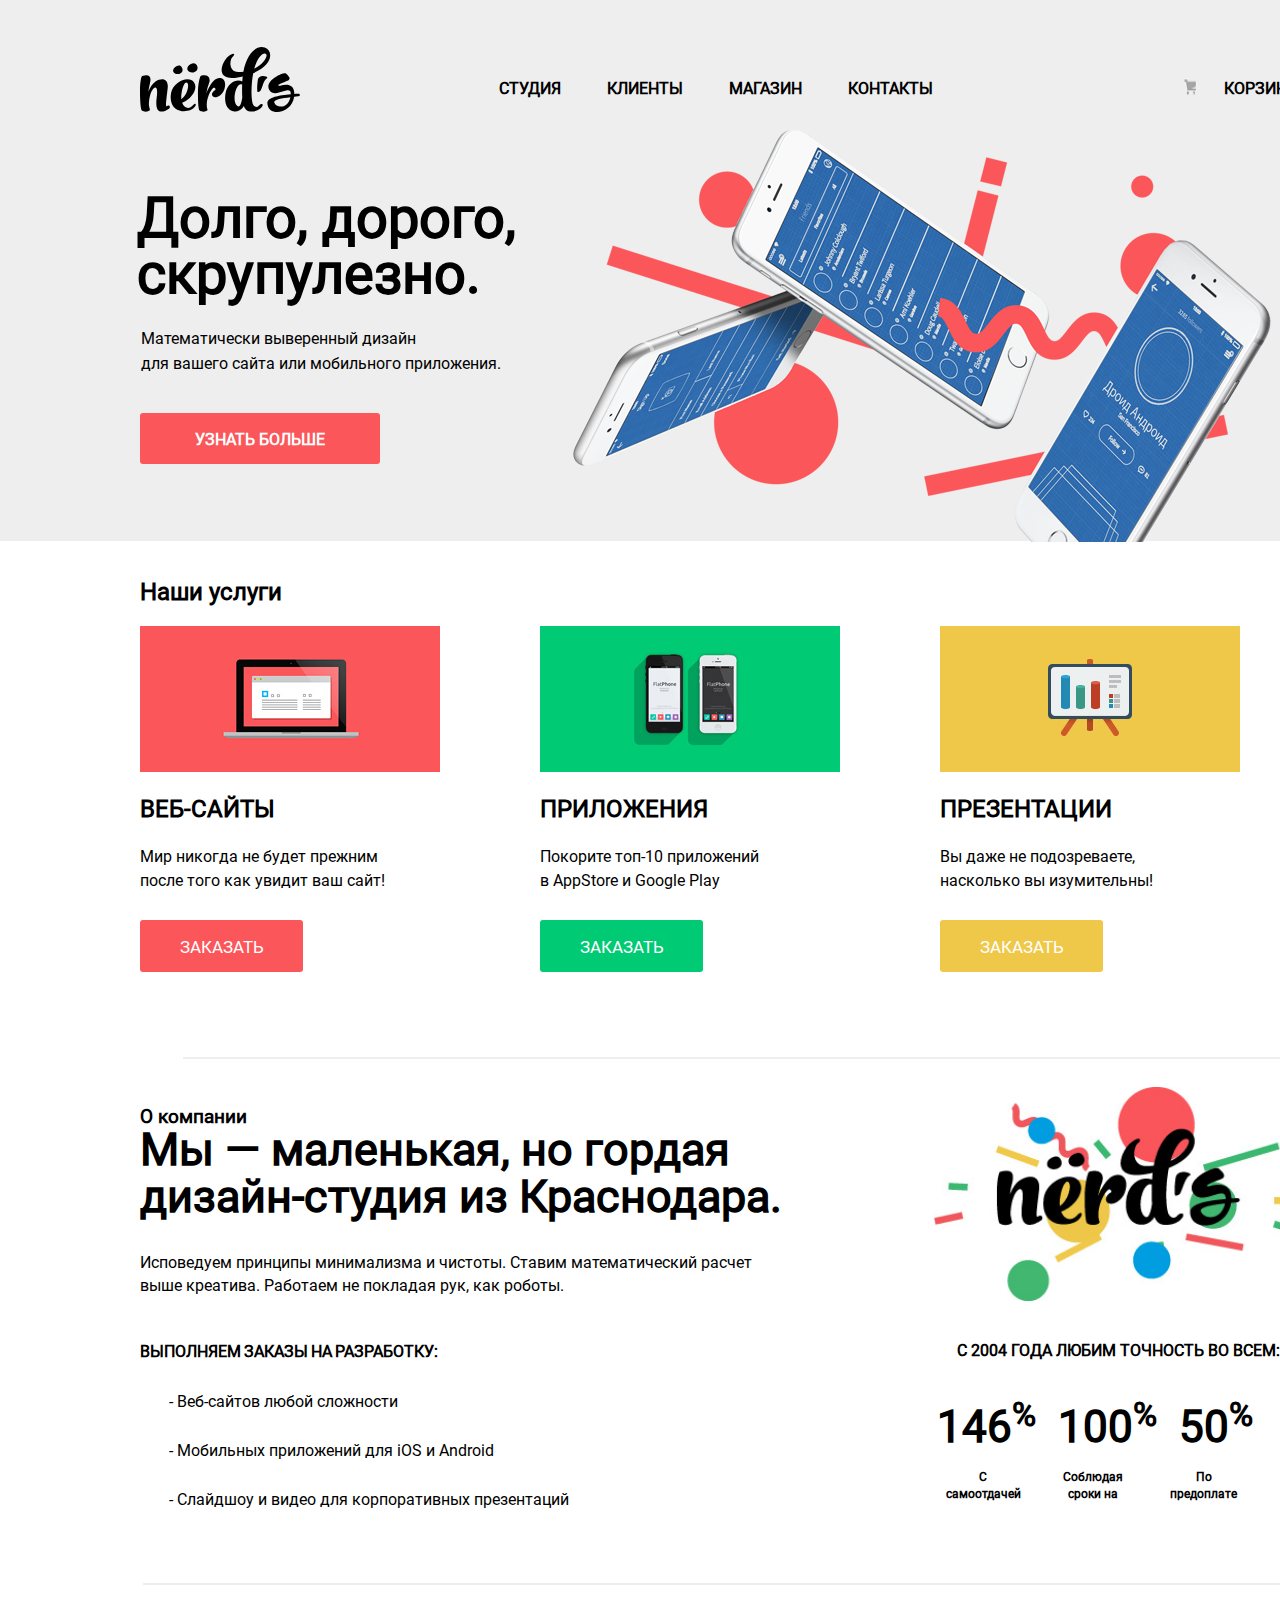
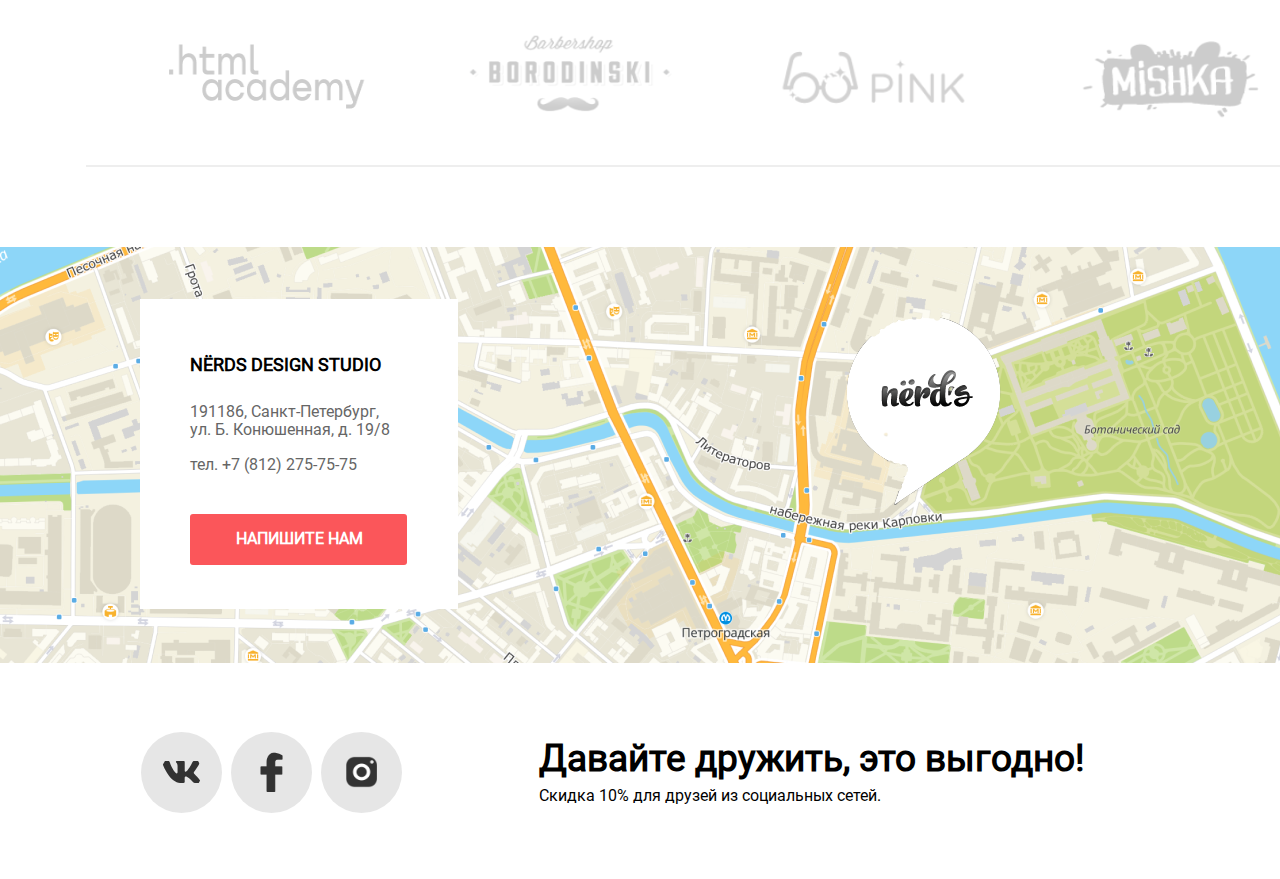
==== index.html @ c79299c5 "Initial commit" ====
<!DOCTYPE html>
<html lang="en" dir="ltr">
  <head>
    <meta charset="utf-8">
    <title>HTML Academy: Нёрдс Muy</title>
    <link rel="stylesheet" href="css/normalize.css" type="text/css" />
     <link rel="stylesheet" href="css/style.css" type="text/css" />
  </head>
  <body>
<main class="main">
    <header class="header">
      <img  class = "logo" src="./img/logo.svg" width="170" height="40" alt="логотип">
      <nav class= "menu-index"  >
        <ul>
          <li class="menu-item"><a href="#">студия</a></li>
          <li class="menu-item"><a href="#">клиенты</a></li>
          <li class="menu-item"><a href = 'catalog.html'>Магазин</a></li>
          <li class="menu-item" ><a href="#"> контакты</a></li>
          <li class="menu-item-cart" ><a href="#">
              <img  class = "logo" src="./img/cart_icon.png" width="15" height="15" alt="корзина">
               корзина</a></li>
        </ul>
      </nav>
      <section class="section-slider">

          <img class="index" src="img/index.png" alt="фон меню" width="760" height="431">

        <div class="slide">
          <h2>Долго, дорого, скрупулезно.</h2>
          <p>
            Математически выверенный дизайн
            для вашего сайта или мобильного приложения.
            </p>
          <div class="new-knew"><a class="button" href="#">Узнать больше</a></div>
        </div>
      </section>
        </header>
      <section class="services">
        <h2>Наши услуги</h2>
        <ul>
          <li>
            <img src="img/sait.jpg" alt="Веб-сайты" width="300" height="146">
            <br class="clear"/>
            <h3>Веб-сайты</h3>
            <p class="services-info">Мир никогда не будет прежним
после того как увидит ваш сайт!</p>
            <a class= "button-web" href="#">Заказать</a>
          </li>
          <li>
            <img src="img/play.png" alt="Приложения" width="300" height="146">
              <br class="clear"/>
              <h3>Приложения</h3>
            <p class="services-info">Покорите топ-10 приложений
в AppStore и Google Play</p>
            <a class= "button-application" href="#">Заказать</a>
          </li>
          <li>
            <img src="img/presen.png" alt="Презентации" width="300" height="146">
              <br class="clear"/>
              <h3>Презентации</h3>
            <p class="services-info">Вы даже не подозреваете,
насколько вы изумительны!</p>
            <a class ="button-presentation" href="#">Заказать</a>
          </li>
        </ul>
        <br class="clear"/>
        <hr class= "line"/>
      </section>
      <section class="company">
        <h3>О компании</h3>
        <div>
          <h2 class="header-title">Мы — маленькая, но гордая
дизайн-студия из Краснодара.</h2>
          <p class="header-info">Исповедуем принципы минимализма и чистоты. Ставим математический расчет
выше креатива. Работаем не покладая рук, как роботы.</p>
          <p class="detail-list-title">Выполняем заказы на разработку:</p>
          <ul class="detail-list">
            <li>Веб-сайтов любой сложности</li>
            <li>Мобильных приложений для iOS и Android</li>
            <li>Слайдшоу и видео для корпоративных презентаций</li>
          </ul>
        </div>
    </section>
      <section class="company">
        <div class ="work">
          <img src="img/nerds.png" alt= "nerds" width="360" height="280">
            <div class = "since">с 2004 года Любим точность во всем:</div>
          <ul class = "since-advantage-procent">
            <li>146<sup>%</sup></li>
            <li>100<sup>%</sup></li>
            <li>50<sup>%</sup></li>
          </ul>
          <ul  class = "since-advantage">
            <li>С самоотдачей</li>
            <li>Соблюдая сроки на </li>
            <li>По предоплате </li>
          </ul>
        </div>
          </section>
        <hr class = "line"/>
      <br class="clear" />
      <section class="customers">
        <ul>
          <li>
            <a href="#">
              <img src="img/logo_htmlacademy.png" alt="logo_htmlacademy" width="220" height="86">
            </a>
          </li>
          <li>
            <a href="#">
              <img src="img/logo_borodinsky.png" alt="logo_borodinsky" width="209" height="90">
            </a>
          </li>
          <li>
            <a href="#">
              <img class="customers-pink" src="img/logo_pink.png" alt="logo_pink" width="185" height="52">
            </a>
          </li>
          <li>
            <a href="#">
              <img class= "customers-mishka" src="img/logo_mishka.png" alt = "logo_mishka" width="173" height="84">
            </a>
          </li>
        </ul>
      </section>
        <hr class="gorizontal-line" />
    <footer>
      <section class="adress">
        <img src="img/map.png"
          alt="Дизайн-студия NЁRDS расположена по адресу г. Санкт-Петербург, ул. Б. Конюшенная, д. 19/8" width="1440"
          height="416">
          <div class="metka">
          <img  src="img/metka.png" alt="metka" width="231" height="190"/>
        </div>
        <div class = "nerds">
          <div>
            <b>NЁRDS DESIGN STUDIO</b>
            <p>191186, Санкт-Петербург, <br> ул. Б. Конюшенная, д. 19/8</p>
            <p class = "tel">тел. <a  href="tel:+78122757575">+7 (812) 275-75-75</a></p>
            <a class="write-us button" href="#modal_open">Напишите нам</a>
</div>
</div>
  <!-- окно -->
  <!-- модальное окно -->
    <!-- задний план модального окна -->

            <div id="modal_open" class="background-modal">
              <!-- само модальное окно -->
      <div class="modal-content">
        <!-- инфо в окне -->
          <div class = "window">
              Напишите нам
    <br class="clear"/>
         <div class="sending-form">
         <label class="data" for="login">Ваше имя:</label>
         <input autocapitalize="off"  name="login" id="login" placeholder="Представьтесь, пожалуйста" required>
       </div>
       <div class="sending-form">
         <label class="data" for="email">Ваш e-mail:</label>
         <input type="email" name="email" id="email" placeholder="Для отправки ответа" required>
       </div>
       <div class="data-text-email">
     <br class="clear"/>
         <label  for="feedback-textarea">Текст письма:</label>
     <br class="clear"/>
         <textarea name="text" id="feedback-textarea" placeholder="В свободной форме" required rows="5"></textarea>
       </div>
       <div >
         <button class="button-send"  type="button">Отправить</button>
         <button class="button-send" type="button">Отмена</button>
       </div>
          <a href="#"  title="Закрыть модальное окно" class="close">×</a>
        </div>
        </div>
        </div>

          <!--  -->
      </section>
      <section class="footer-website">
        <ul class = "icons">
          <li>
              <a href="#" class="footer-btn footer-btn-vk">
                <img src="./img/vk.svg" alt="vk_icon" width="81" height="81"></a>
          </li>
          <li>
            <a href="#" class="footer-btn footer-btn-facebook">
            <img src="./img/facebook.png" alt="facebook_icon" width="81" height="81"></a>
          </li>
          <li>
            <a href="#" class="footer-btn footer-btn-inst">
              <img src="./img/instagram.png" alt="instagram_icon" width="81" height="81"></a>
          </li>
        </ul>
        <div class="footer-right-column">
          <h2 class="title">Давайте дружить, это выгодно!</h2>
          <p class="info">Скидка 10% для друзей из социальных сетей.</p>
        </div>
      </section>
    </footer>
</main>
  </body>
</html>
---- css/style.css ----
@font-face {
	font-family: "Roboto";
	src:
		url("../fonts/roboto.woff"),
		url("../fonts/roboto.woff2");
	font-weight: normal;
	font-style: normal;
}
@font-face {
	font-family: "Robotobold";
	src:
    url("../fonts/robotobold.woff"),
    url("../fonts/robotobold.woff2");
	font-weight: normal;
	font-style: normal;
}
@font-face {
	font-family: "Robotomedium";
	src:
    url("../fonts/robotomedium.woff"),
    url("../fonts/robotomedium.woff2");
	font-weight: normal;
	font-style: normal;
}


body {
    min-width: 1440px;
    margin: 0 auto;
    padding: 0;
    margin-left: auto;
    background-color: white;
    color: black;
    font-family: "Roboto","Robotobold", "Robotomedium";
    font-weight: 500;
    font-size: 16px;
    line-height: 22px;
}

p,
ul,
h1,
h2,
h3,
figure {
    margin: 0;
    padding: 0;
}

ul {
    list-style: none;
}

a {
    text-decoration: none;
    color: inherit;
}
fieldset {
    border: none;
}

.main{
	min-width: 1440px;
	max-width: 1440px;
	margin-left: auto;
	margin-right: auto;
}

.button , .button-application ,.button-presentation, .button-web, .button-price{
background-color: #FB565A;
border: none;
text-decoration: none;
color: white;
padding: 15px 54px 17px;
font-weight: 700;
font-size: 16px;
  border-radius: 3px;
}


.button:hover, .button:hover{
	background-color: #E74246;
}
.button:active, .button:active{
	background-color: #D7373B;
	box-shadow: inset 0px 3px 0px rgba(0, 1, 1, 0.1);
	border-radius: 3px;
}

.header {
	    background-color: #EEEEEE;
		height: 541px;
}

.header-catalog {
    background-color: #EEEEEE;
		height: 354px;
}

.logo {
	float: left;
	margin-top: 44px;
	    padding-left: 140px;
	    min-height: 70px;
	    max-width: 160px;

}
.logo:active{
	opacity: .3;
}


/* шапка меню */

.menu-index {
	margin-left: 453px;
	padding-bottom: 9px;
}
.menu-item a, .menu-item-cart a {
    float: left;
    margin-top: 78px;
    color: #000000;
    text-decoration: none;
    font-size: 16px;
    text-transform: uppercase;
    font-weight: 700;
}
.menu-item a {
    margin-left: 46px;
}

.menu-item a:hover, .menu-item-cart a:hover {
		color: #FB565A;
}

.menu-item a:active, .menu-item-cart a:active {
		color: #000000;
		opacity: .3;
}


.menu-item-cart a {
	float: right;
	margin-right: 143px;

}

.menu-item-cart img{
	margin-right: 26px;
    margin-top: 0px;
    min-height: 19px;
    max-width: 20px;
}

.section-slider {
    width: 100%;
    height: 473px;
    left: 140px;

}

.section-slider img {
    margin-top: 11px;
}

.index {
    float: right;
    margin-right: 141px;
}

.slide {
    width: 1157px;
    height: 431px;
		margin-top: 10px;
		  padding-left: 140px;
}

.slide h2 {
	margin-left: -3px;
top: 114px;
padding-top: 171px;
width: 40%;
font-size: 56px;
line-height: 100%;
}

.slide p {
	white-space: pre;
font-size: 16px;
margin-left: -47px;
line-height: 25px;
margin-top: -1px;
margin-bottom: 28px;
}


.new-knew{
	line-height: 22px;

}
.new-knew a{
text-transform: uppercase;
font-size: 100%;
padding: 17px 55px 15px 55px;

}

.new-knew a:hover{
background-color: #E74246;
}

.new-knew a:active{
background-color: #D7373B;
color: #FB565A;
box-shadow: inset 0px 3px 0px rgba(0, 1, 1, 0.1);
border-radius: 3px;

}



.section-services {
    width: 1100px;
    height: 347px;
    left: 140px;
    top: 625px;
}


/* услуги */
.services{
 margin-left: 40px;
}
.services h3{
	font-size: 24px;
	text-transform: uppercase;
}

.services h2 {
    margin-top: 40px;
		margin-left: 100px;

}

.services li {
	float: left;
margin-left: 100px;
margin-top: 23px;
font-size: 28px;
font-weight: 700;
line-height: 47px;
}

.clear {
    clear: both;
    padding-top: 50%;
}

.services-info {
    white-space: pre;
    font-size: 16px;
    line-height: 24px;
    font-weight: 500;
    margin-top: 4%;
    margin-bottom: 14px;
}

.button-web, .button-application , .button-presentation{
line-height: 80px;
}
.button-web{
	padding :17px 39px 15px 40px;
	font-weight: 500;
	font-size: 60%;
	text-transform: uppercase;

}

.button-web:hover{
	background-color: #E74246;
}
.button-web:active{
	background-color: #D7373B;
	color: #FB565A;
	box-shadow: inset 0px 3px 0px rgba(0, 1, 1, 0.1);
	border-radius: 3px;
}

.button-application {
    background-color: #00CA74;
		padding :17px 39px 15px 40px;
		font-weight: 500;
		font-size: 60%;
		text-transform: uppercase;

}

.button-application:hover{
	background-color: #00BC6C;
}
.button-application:active{
	background-color: #00AA62;
	color: #00CA74;
	box-shadow: inset 0px 3px 0px rgba(0, 1, 1, 0.1);
	border-radius: 3px;
}

.button-presentation {
    background-color: #EFC849;
		padding :17px 39px 15px 40px;
		font-weight: 500;
		font-size: 60%;
		text-transform: uppercase;
}

.button-presentation:hover{
	background-color: #EAB534;
}
.button-presentation:active{
	background-color: #E5A722;
	color: #EFC849;
	box-shadow: inset 0px 3px 0px rgba(0, 1, 1, 0.1);
	border-radius: 3px;
}

.gorizontal-line{
	width: 84%;
	margin-left: 6%;
}

.gorizontal-line, .line{
    border: none;
    /* Убираем границу */
    background-color: #EEEEEE;
    /* Цвет линии */
    color: #EEEEEE;
    /* Цвет линии для IE6-7 */
    height: 2px;
    /* Толщина линии */
    margin-top: 5%;
    margin-right: 10%;
}

.line{
	margin-left: 143px;
	width: 80%;
}

.company {
    margin-left: 140px;
    margin-top: 25px;
    line-height: 35px;
		float: left;
}

.company h2 {
	white-space: pre;
    font-size: 45px;
      line-height: 47px;
    margin-top: -16px;
    margin-bottom: 31px;
}

.company h3{
line-height: 50px;
}

.header-info {
	white-space: pre;
line-height: 23px;
margin-bottom: 37px;
}

.detail-list-title {
	font-weight: 700;
	font-size: 16px;
	word-spacing: -1px;
	text-transform: uppercase;
}

.detail-list {
	list-style-type: "- ";
	 margin-left: 37px;
	 margin-top: 8px;
	 line-height: 49px;
}


.work {
    float: left;
    margin-top: -30%;
    text-align: center;
    /* margin-left: 63%; */
}

.work p {
    text-align: left;
    font-weight: 800;
}

.work img{
	width: 100%;
height: 100%;
margin-top: 106px;
margin-left: 11px;

}

.since {
	padding-top: 20px;
	    margin-left: 22px;
font-weight: 700;
text-transform: uppercase;
}
.since-advantage-procent,
.since-advantage  {
	      margin-left: -2%;
		padding-top: 32px;
}

.since-advantage-procent li,
.since-advantage li {
	float: left;
margin-left: 22px;
margin-top: 10px;
font-size: 44px;
font-weight: 700;
margin-bottom: 14px;
}


.since-advantage li {
	float: left;
	font-size: 77%;
	text-align: center;
	margin-left: 27px;
	width: 22%;
	line-height: 140%;
	margin-bottom: 79px;
}

.customers{
	margin-left: 75px;
margin-top: -27px;
 /* margin-bottom: 106 */
}



.customers img {
	float: left;
margin-left: 86px;
margin-top: 41px;
margin-bottom: 44px;
opacity: 0.2;

}

.customers-pink{
	padding-left: 11px;
    padding-top: 14px;
    min-height: 67px;
    min-width: 201px;
}

.customers-mishka{
	padding-left: 15px;
    padding-top: 8px;
    min-height: 80px;
    min-width: 190px;
}

.customers img:hover{
  opacity: 1;
  }
	.customers img:active{
	  opacity: .1;
	  }

.adress {
    margin-top: 80px;
}

.adress img {
    width: 100%;
}

.metka img {
	position: absolute;
height: 190px;
width: 231px;
margin-left: 846px;
margin-top: -354px
}

.nerds {
	background-color: #FFFFFF;
    width: 268px;
    margin-left: 140px;
    padding-left: 50px;
    margin-right: 50px;
    margin-top: -370px;
    position: absolute;
      padding-top: 45px;
    line-height: 41px;
    min-height: 265px;
}
.nerds b{
	font-size: 18px;
}


.nerds p {
	margin-top: 17px;
	    margin-bottom: 17px;
	    color: #666666;
	    line-height: 18px;
}

.tel {
    padding-bottom: 27px;
}

.tel a {
    color: #666666;
    text-decoration: none;
}
.write-us {
	text-transform: uppercase;
	padding-right: 44px;
	padding-left: 46px;
	font-size: 16px;
}


/* отдельное окно */

.background-modal {
    position: fixed;
    top: 0;
    right: 0;
    bottom: 0;
    left: 0;
    z-index: 1050;
    display: none;

		margin: inherit;

}

.background-modal:target {
    display: block;
    overflow-y: auto;
}


.modal-content {
	display: flex;
flex-direction: column;
background-color: #fff;
min-height: 590px;
outline: 0;
position: relative;

width: 960px;
margin-left: 241px;
}



.close {
    padding: 1px 5px 0;

    font-size: 50px;
    line-height: 1;
    color: #FB565A;
    text-shadow: 0 1px 0 #fff;
    opacity: .5;
    text-decoration: none;
    top: 4px;
    right: 45px;
    position: absolute;
		margin-top: 55px;
    margin-right: 39px
}
.close:hover{
	opacity: 1;
}
.close:active{
	opacity: .2;
}

.my-modal-body {
    position: relative;
    -webkit-box-flex: 1;
    -webkit-flex: 1 1 auto;
    -ms-flex: 1 1 auto;
    flex: 1 1 auto;
    padding: 15px;
    overflow: auto;
}


/* стили в нем */

.window {
    color: black;
    font-size: 45px;
    margin-left: 100px;
        margin-top: 68px;
}

.data{
    display: block;
    font-size: 16px;
    color: black;
    font-weight: 800;
    margin-bottom: 9px;
	 margin-top: 50px;
}

.sending-form{
	float: left;
  margin-right: 40px;
	margin-bottom: 34px;

}


.sending-form input {
	min-width: 352px;
    min-height: 43px;
    font-size: 16px;
    text-indent: 9px;
    border: 2px solid #D7DCDE;
    border-radius: 3px;
		margin-bottom: -11px;
}


.sending-form input:active, .feedback-right-column input:active {
	 background-color: white;
	 border: 2px solid black
	}
.sending-form input:hover, .feedback-right-column input:hover{
	border: 2px solid #B4B9BB;
}

.data-text-email label {
    font-size: 16px;
    font-weight: 700;
}

.data-text-email textarea {
	margin-top: 9px;
padding-top: 12px;
padding-left: 15px;
font-size: 16px;
font-weight: 700;
min-width: 740px;
min-height: 95px;
border: 2px solid #D7DCDE;
border-radius: 3px;
margin-bottom: 51px;
}

.data-text-email textarea:hover{
		border: 2px solid #B4B9BB;
}

.button-send {
    float: left;
		min-width: 259px;
		min-height: 50px;
    background-color: #FB565A;
    margin-right: 5%;
     font-size: 16px;
		 font-weight: 500;
		 text-transform: uppercase;
    margin-bottom: 4%;
    border-radius: 3px;
    color: #FFFFFF;
    border: none;
}

.button-send:hover{
	background-color: #E74246;
}
.button-send:active{
	background-color: #D7373B;
	color: #FB565A;
	box-shadow: inset 0px 3px 0px rgba(0, 1, 1, 0.1);
	border-radius: 3px;
}


/*  */

.footer-website {
	margin-left: 132px;
	margin-top: 63px;
	margin-bottom: 210px;
}

.icons li {
    float: left;
    height: 81px;
    width: 81px;
		margin-left: 9px;
}


.footer-btn img {
    height: 50%;
    width: 50%;
    background-color: #E1E1E1;
    padding: 25% 25% 25% 25%;

    border-radius: 50%;
		opacity: .8;
	}

	.footer-btn img:hover{
		background-color: #E74246;
		opacity: 1;
	}

	.footer-btn img:active{
		background-color: #D7373B;
		opacity: 1;
		box-shadow: inset 0px 3px 0px rgba(0, 1, 1, 0.1);
		border-radius: 3px;

	}


.footer-right-column {
	float: left;
	margin-left: 137px;
	margin-top: 13px;
	line-height: 27px;
}

.footer-right-column h2{
    font-size: 37px;
}

.title {
    font-size: 36px;
    margin-bottom: 10px;
}



/* для второй страницы */

/* шапка меню */

.menu-catalog {
	margin-left: 502px;
	padding-bottom: 192px;
}

.current-menu-item {
    padding-bottom: 18px;
    border-bottom: 2px solid #FB565A;
}

.shop {
	text-align: center;
	font-size: 55px;
	margin-top: 201px;
}



/* середина */

legend {
	font-weight: 700;
	text-transform: uppercase;
	font-size: 18px;
	margin-bottom: 192px;
	padding-top: 3px;
	margin-left: 5px;
}




.middle{
	margin-top: 55px;

}

.middle section {
    float: left;
    display: block;

}

.sort {
	margin-left: 132px;
font-size: 18px;
font-weight: 700;
margin-top: 3px;

}


.sort-by{
	margin-right: -12px;
		margin-top: -24px;
		font-size: 14px;
		font-weight: 400;
}

.sort-by-item li{
  margin-right: 26px;
}
.sort-by-item-up-down {
	    margin-right: 18px;
}

.sort-by-item-up-down li{
	    margin-right: 18px;
}

.sort-by-item li,.sort-by-item-up-down li {
    float: right;
    opacity: 0.3;
    text-transform: uppercase;
		    margin-top: 1px;
}



.sort-by-item li:hover, .sort-by-item-up-down  li:hover {
    opacity: 0.5;
}

.sort-by-item li:active, .sort-by-item-up-down  li:active{
    opacity: 1;
}

.img-website {
	margin-top: 73px;
margin-left: 72px;
}
.img-screen-website{
	margin-left: -2px;
}

.img-screen-website li {
	float: left;
	margin-bottom: 28px;
	background: linear-gradient(to top, #FFFFFF 50%, #EEEEEE 50%);
	padding: 1% 0% 0% 0%;
	text-indent: 3%;
	text-align: justify;
	border-radius: 3px;
	       margin-left: 55px;
	    margin-top: 4px
}


.img-screen-website li:hover {
			background: linear-gradient(to top, #FFFFFF 50%, #4D4D4D 50%);
}

.img-screen-website img {
border-radius: 0px 0px  5px 5px;

}

.info-img {
    position: relative;
    width: 100%;
    height: 231px;
    margin-top: -231px;
}
.info-img:hover .block-info-img {
    display: block;
}

.block-info-img {
    position: absolute;
    left: 0;
    bottom: 0;
    right: 0;
    top: 0;
    background-color: #EEEEEE;
    border-radius: 3px;
    color: black;
    display: none;
    text-align: center;
    padding-top: 26px;
  ;
}

.block-info-img p {
	color: #666666;
padding-left: 81px;
padding-right: 88px;
font-size: 16px;
font-weight: 400;
padding-top: 15px;
line-height: 19px;
padding-bottom: 48px;

}

.block-info-img h3 {
    font-size: 18px;
		font-weight: 700;
		    margin-top: 5px;
				text-transform: uppercase;
}

.block-info-img h3:hover {
color: #FB565A;
}

.block-info-img h3:active {
	color: #000000;
opacity: 0.5;
}
.button-price{
	padding-left: 69px;
	padding-bottom: 16px;
}

/*  */

.round-screen {
	white-space: pre;
    font-size: 16px;
    letter-spacing: 9px;
    margin-bottom: 5px;
    margin-left: 7px;
    margin-top: 2px;
}

.round-screen::before {
    content: "\2B24 \2B24 \2B24";
    color: white;
}

.page {
	margin-left: 124px;
margin-top: 18px;
		margin-bottom: 130px;
}
.page-number, .page-number-one, .page-number-next {
    float: left;
    margin-left: 11px;
    margin-bottom: 5%;
    background-color: #EEEEEE;
    border: 3px solid #EEEEEE;
    font-weight: 700;
    text-align: center;
    font-size: 15px;
    border-radius: 3px;
		text-transform: uppercase;
}

.page-number, .page-number-one {
	padding-top: 12px;
	min-width: 43px;
	min-height: 32px;
}
.page-number-next{
	padding-top: 12px;
	 min-width: 257px;
	 min-height: 33px;
}

.page-number, .page-number-one, .page-number-next {
    float: left;
    margin-left: 11px;
    margin-bottom: 5%;
    background-color: #EEEEEE;
    border: 3px solid #EEEEEE;
    font-weight: 700;
    text-align: center;
;
    border-radius: 3px;
}

.page-number:hover, .page-number-one:hover, .page-number-next:hover {
	background-color: #DFDFDF;
}

.page-number:active, .page-number-one:active, .page-number-next:active {
	background-color: #D5D5D5;
		opacity: 0.5;
	box-shadow: inset 0px 3px 0px rgba(0, 1, 1, 0.1);
	border-radius: 3px;
}

.page-number-one{
    background-color: #FFFFFF;
    border: 3px solid #DBDBDB;
}

.filters {
    margin-left: 120px;
}


.background-band{
	background-color: #EEEEEE;
margin-left: 139px;
margin-top: 75px;
border-radius: 3px;
min-width: 260px;
min-height: 80px;
position: absolute;
}

.band {
	background: linear-gradient(to right, #00CA74 146px, #D7DCDF 59px);
	margin-left: 18px;
	min-height: 2px;
	max-height: 2px;
	margin-top: 38px;
	border-radius: 3px;
	min-width: 205px;
	float: left;

}

.band-big-round, .band-big-round-two{
  position:relative;
  width:20px;
  height:20px;
  background:#FFFFFF;
  border-radius:50px;
  bottom: 10px;
  float: left;

}
.band-big-round-two{
	margin-left: 121px;
}

.band-small-round{
  position:absolute;
  top:8px;
  left:8px;
  width:4px;
  height:4px;
  background:#ABABAB;
  border-radius:25px;
}




.min-max-price {
	margin-left: -20px;
margin-bottom: 57px;
margin-top: -60px;
font-size: 16px;
}


.min-max-price label {
  margin-left: 35px;
}

.min-max-price-text, .min-max-price-text-before {
	max-width: 55px;
    min-width: 79px;
    min-height: 32px;
    border: none;
    background-color: #EEEEEE;
    border-radius: 1px;
    text-align: center;
    font-size: 16px;
}
.min-max-price-text-before{
	margin-left: 5px;
}

.min-max-price-text{
	margin-left: 13px;
}

.layout{
	margin-bottom: 20px;
}

.setka {

    margin-bottom: 13px;
		font-size: 18px;
		font-weight: 700;
}


.radio {
	position: relative;
	margin-bottom: 20px;
	opacity: 0.5;
	font-weight: 400;
	margin-left: 7px;
	margin-top: -2px;
	font-size: 16px;
}
.radio:hover{
	opacity: 1;
}

.radio:active{
	opacity: 0.2;
}


/* Спрячем дефолтные маленькие кружочки, свойство appearance обязательно прописываем с вендорными префиксами. */

.radio-input {
    appearance: none;
    /* убираем стандартные кружочки */
    position: absolute;
    border: none;
}


/* Стилизуем текст внутри тега label. */

.radio-label {
    padding-left: 35px;
    font-size: 1rem;
    cursor: pointer;
    /* курсор рука */
}


/* Создадим два состояния radio кнопок, с помощью псевдоэлементов before+after.
Стилизуем before, как пустой белый кружок, after – кружок с цветным фоном,
изображающий отмеченное состояние. На деле, круг с меньшим диаметром after,
будет находиться внутри круга с большим диаметром before. */


/* Стилизуем псевдоэлемент before */

.radio-label:before {
    content: "";
    display: block;
    width: 16px;
    height: 16px;
    border: 4px solid #4D4D4D;
    background-color: #fff;
    border-radius: 50%;
    position: absolute;
    top: 0;
    left: 0;
    z-index: 1;
    transition: border .1s linear;
}


/* Стилизуем псевдоэлемент after */

.radio-label::after{
    content: "";
    display: block;
    width: 9px;
    height: 9px;
    background-color: #4D4D4D;
    border-radius: 50%;
    opacity: 0;
    position: absolute;
		top: 7px;
    left: 7px;
    z-index: 2;
    /* на верхнем слое */
    transition: opacity .1s linear;
    /* плавный переход для opacity */
}

.radio-input:checked + .radio-label:after {
    opacity: 1;
}


/* checkbox */

.checkbox {
	position: relative;
	margin-bottom: 20px;
	opacity: 0.5;
	font-size: 16px;
	font-weight: 400;
	margin-top: -2px;
	margin-left: 6px;
}

.checkbox:hover{
	opacity: 1;
}
.checkbox:active{
	opacity: 0.2;
}

/* Спрячем дефолтные маленькие кружочки, свойство appearance обязательно прописываем с вендорными префиксами. */

.checkbox-input {
    appearance: none;
    /* убираем стандартные кружочки */
    position: absolute;
    border: none;
}


/* Стилизуем текст внутри тега label. */

.checkbox-label {
    padding-left: 35px;
    /* отступ слева */
    font-size: 1rem;
    color: #283136;
    cursor: pointer;
    /* курсор рука */
}


/* Создадим два состояния checkbox кнопок, с помощью псевдоэлементов before+after. Стилизуем before, как пустой белый кружок, after – кружок с цветным фоном, изображающий отмеченное состояние. На деле, круг с меньшим диаметром after, будет находиться внутри круга с большим диаметром before. */


/* Стилизуем псевдоэлемент before */

.checkbox-label:before {
    content: "";
    display: block;
    width: 18px;
    height: 18px;
    border: 2px solid #4D4D4D;
    background-color: #EEEEEE;
    border-radius: 3px;
    position: absolute;
    top: 0;
    left: 0;
    z-index: 1;
    transition: border .1s linear;
}


/* Стилизуем псевдоэлемент after */

.checkbox-label:after {
    content: "\2714";
    display: block;
    width: 14px;
    height: 10px;
    color: #4D4D4D;
    opacity: 0;
    /* полностью прозрачный */
    position: absolute;
    top: 0px;
    left: 5px;
    z-index: 2;
    /* на верхнем слое */
    transition: opacity .1s linear;
    /* плавный переход для opacity */
    font-size: 120%;
}

.checkbox-input:checked + .checkbox-label:after {
    opacity: 1;
}

.features {
    margin-bottom: 16px;
		font-size: 18px;
		font-weight: 700;
}

.button-info-left {
	margin-top: 18px;
margin-left: 20px;
border: none;
font-weight: 500;
font-size: 19px;
border-radius: 3px;
min-width: 260px;
min-height: 50px;
background-color: #EEEEEE;
color: #000000;
}

.button-info-left:hover{
	background-color: #DFDFDF
}
.button-info-left:active{
	background-color: #D5D5D5;
	opacity: 0.5;
	box-shadow: inset 0px 3px 0px rgba(0, 1, 1, 0.1);
	border-radius: 3px;
}

/*  */
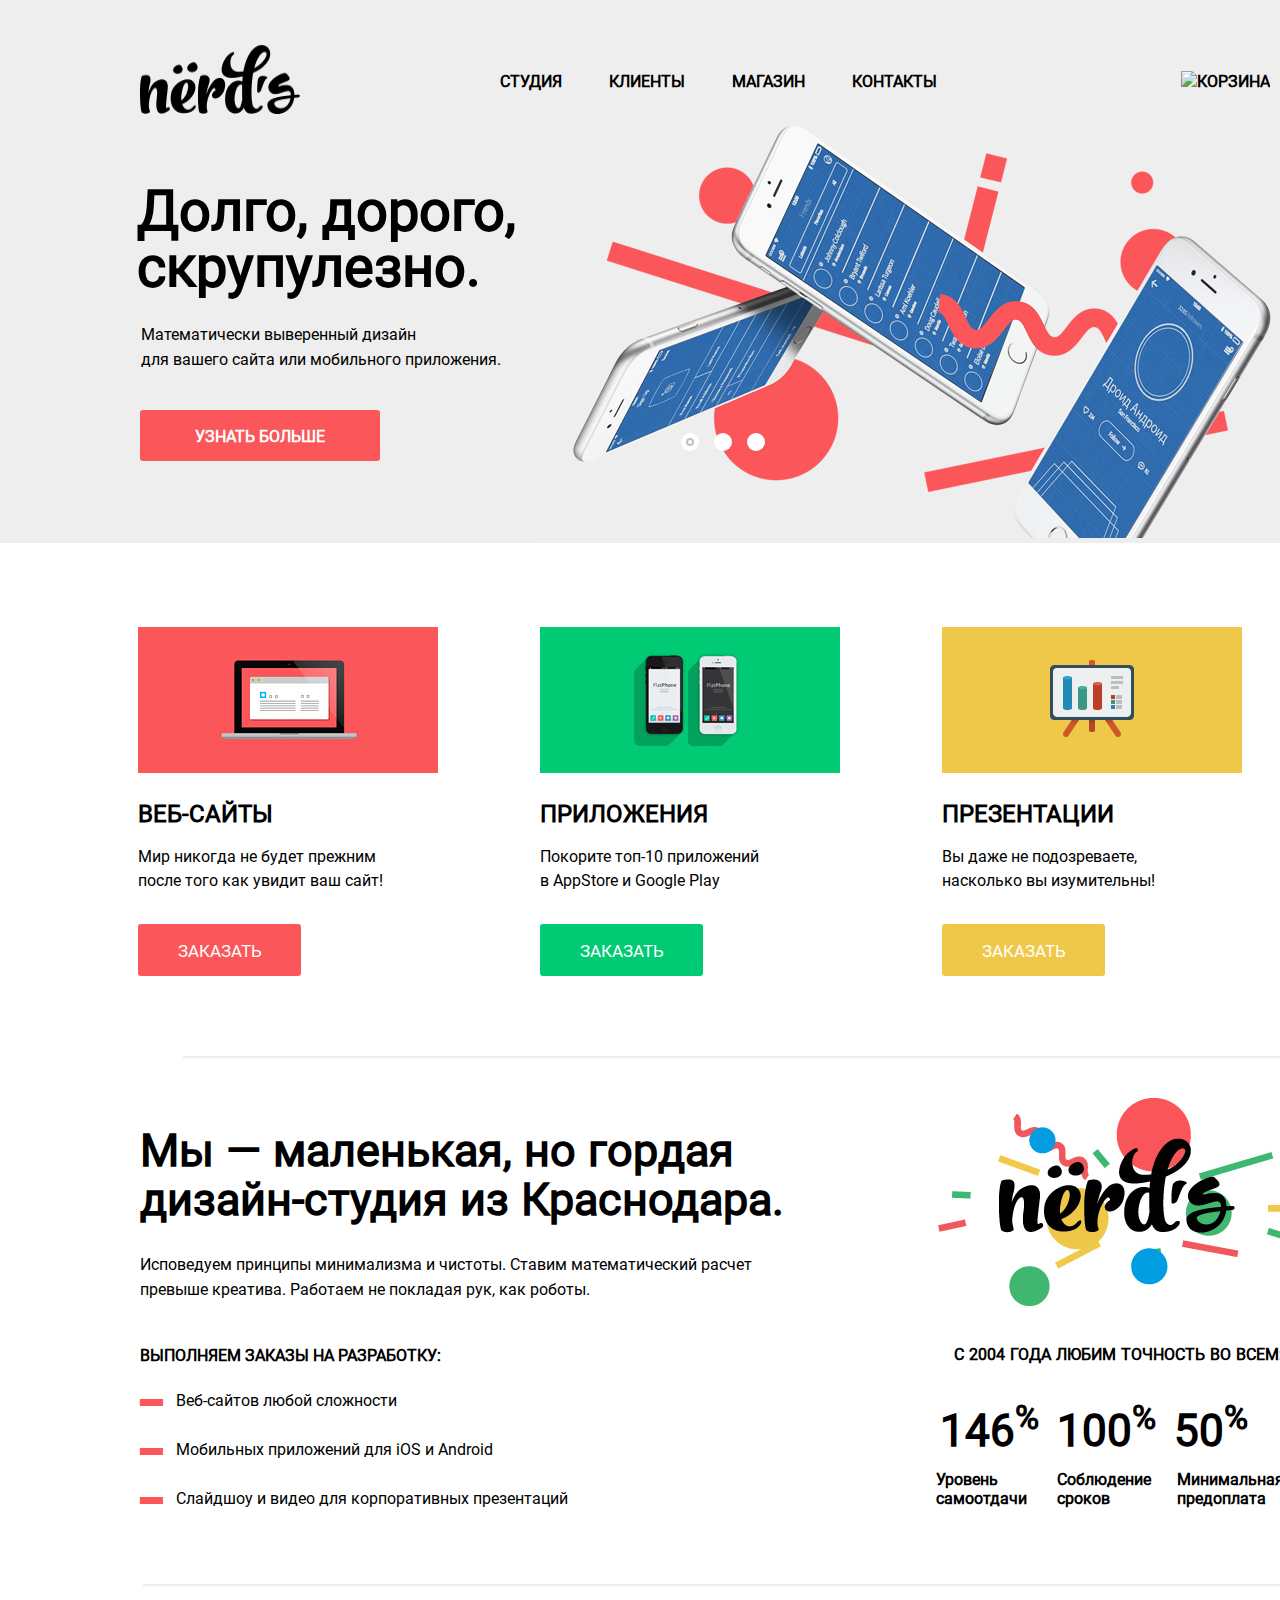
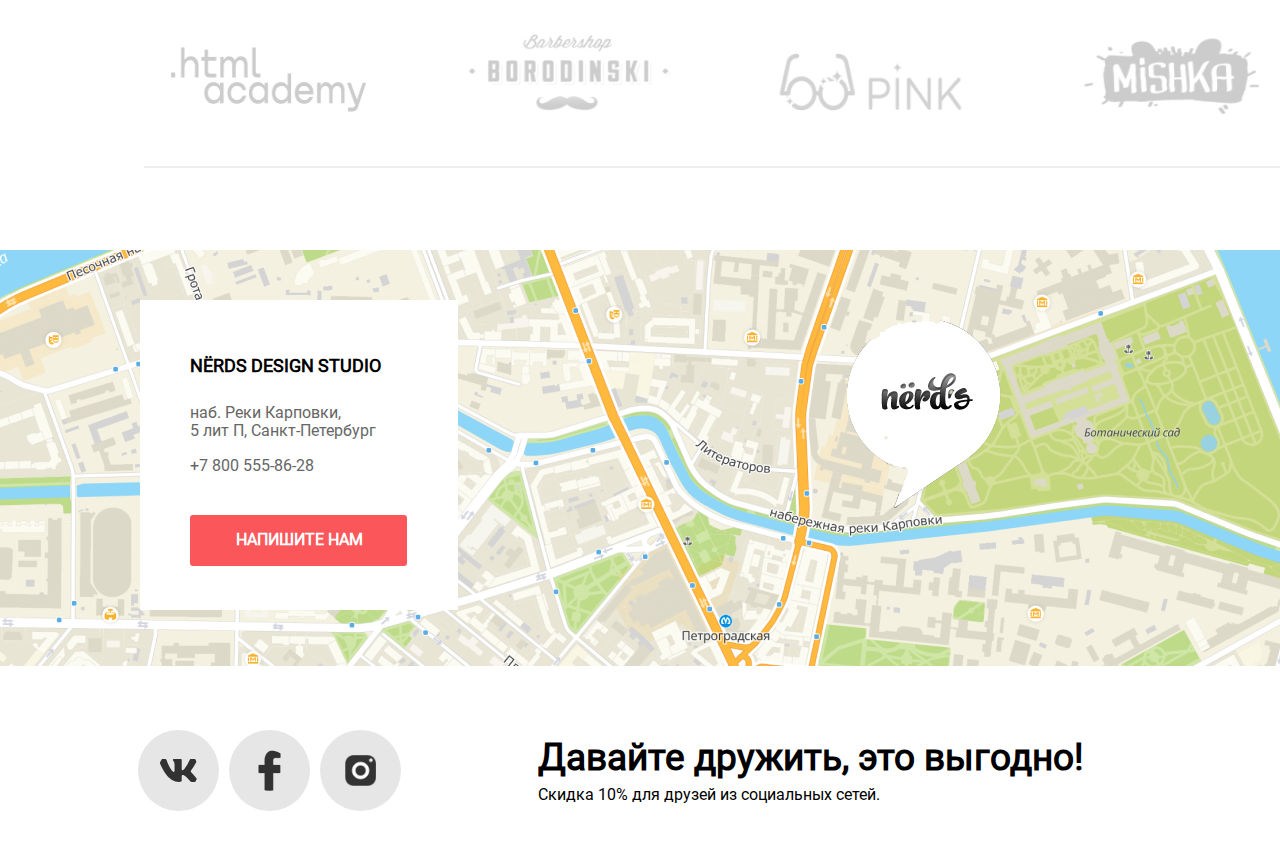
==== commit a9473276: "com" ====
--- a/index.html
+++ b/index.html
@@ -7,9 +7,10 @@
      <link rel="stylesheet" href="css/style.css" type="text/css" />
   </head>
   <body>
-<main class="main">
+
     <header class="header">
-      <img  class = "logo" src="./img/logo.svg" width="170" height="40" alt="логотип">
+      <div class="main">
+      <img  class = "logo" src="./img/nerds_logo.png" width="170" height="40" alt="логотип">
       <nav class= "menu-index"  >
         <ul>
           <li class="menu-item"><a href="#">студия</a></li>
@@ -17,14 +18,10 @@
           <li class="menu-item"><a href = 'catalog.html'>Магазин</a></li>
           <li class="menu-item" ><a href="#"> контакты</a></li>
           <li class="menu-item-cart" ><a href="#">
-              <img  class = "logo" src="./img/cart_icon.png" width="15" height="15" alt="корзина">
-               корзина</a></li>
+              <img  class = "logo1" src="./img/cart-icon.png" width="15" height="15" alt="корзина">корзина</a></li>
         </ul>
       </nav>
       <section class="section-slider">
-
-          <img class="index" src="img/index.png" alt="фон меню" width="760" height="431">
-
         <div class="slide">
           <h2>Долго, дорого, скрупулезно.</h2>
           <p>
@@ -33,14 +30,32 @@
             </p>
           <div class="new-knew"><a class="button" href="#">Узнать больше</a></div>
         </div>
-      </section>
+          <img class="index" src="img/index.png" alt="фон меню" width="760" height="431">
+
+
+      </section>
+
+    </div>
+
         </header>
+        <div class=" center">
+        <div class ="head-big-round">
+          <div class ="head-small-round"></div>
+        </div>
+        <div class ="head-big-round">
+        </div>
+        <div class ="head-big-round">
+
+        </div>
+          </div>
+          <div class="main">
+
       <section class="services">
-        <h2>Наши услуги</h2>
+
         <ul>
           <li>
+
             <img src="img/sait.jpg" alt="Веб-сайты" width="300" height="146">
-            <br class="clear"/>
             <h3>Веб-сайты</h3>
             <p class="services-info">Мир никогда не будет прежним
 после того как увидит ваш сайт!</p>
@@ -67,12 +82,11 @@
         <hr class= "line"/>
       </section>
       <section class="company">
-        <h3>О компании</h3>
         <div>
           <h2 class="header-title">Мы — маленькая, но гордая
 дизайн-студия из Краснодара.</h2>
           <p class="header-info">Исповедуем принципы минимализма и чистоты. Ставим математический расчет
-выше креатива. Работаем не покладая рук, как роботы.</p>
+превыше креатива. Работаем не покладая рук, как роботы.</p>
           <p class="detail-list-title">Выполняем заказы на разработку:</p>
           <ul class="detail-list">
             <li>Веб-сайтов любой сложности</li>
@@ -91,9 +105,9 @@
             <li>50<sup>%</sup></li>
           </ul>
           <ul  class = "since-advantage">
-            <li>С самоотдачей</li>
-            <li>Соблюдая сроки на </li>
-            <li>По предоплате </li>
+            <li>Уровень самоотдачи</li>
+            <li>Соблюдение сроков</li>
+            <li>Минимальная предоплата</li>
           </ul>
         </div>
           </section>
@@ -124,25 +138,32 @@
         </ul>
       </section>
         <hr class="gorizontal-line" />
+      </div>
     <footer>
+
+
       <section class="adress">
+
         <img src="img/map.png"
           alt="Дизайн-студия NЁRDS расположена по адресу г. Санкт-Петербург, ул. Б. Конюшенная, д. 19/8" width="1440"
           height="416">
+        <div class="main">
           <div class="metka">
           <img  src="img/metka.png" alt="metka" width="231" height="190"/>
         </div>
         <div class = "nerds">
           <div>
             <b>NЁRDS DESIGN STUDIO</b>
-            <p>191186, Санкт-Петербург, <br> ул. Б. Конюшенная, д. 19/8</p>
-            <p class = "tel">тел. <a  href="tel:+78122757575">+7 (812) 275-75-75</a></p>
+            <p>наб. Реки Карповки,
+5 лит П, Санкт-Петербург</p>
+            <p class = "tel"><a  href="tel:+78122757575">+7 800 555-86-28</a></p>
             <a class="write-us button" href="#modal_open">Напишите нам</a>
 </div>
 </div>
   <!-- окно -->
   <!-- модальное окно -->
     <!-- задний план модального окна -->
+
 
             <div id="modal_open" class="background-modal">
               <!-- само модальное окно -->
@@ -153,11 +174,11 @@
     <br class="clear"/>
          <div class="sending-form">
          <label class="data" for="login">Ваше имя:</label>
-         <input autocapitalize="off"  name="login" id="login" placeholder="Представьтесь, пожалуйста" required>
+         <input autocapitalize="off"  name="login" id="login" placeholder="Имя Фамилия" required>
        </div>
        <div class="sending-form">
          <label class="data" for="email">Ваш e-mail:</label>
-         <input type="email" name="email" id="email" placeholder="Для отправки ответа" required>
+         <input type="email" name="email" id="email" placeholder="email@example.com" required>
        </div>
        <div class="data-text-email">
      <br class="clear"/>
@@ -167,16 +188,21 @@
        </div>
        <div >
          <button class="button-send"  type="button">Отправить</button>
-         <button class="button-send" type="button">Отмена</button>
+
        </div>
           <a href="#"  title="Закрыть модальное окно" class="close">×</a>
         </div>
         </div>
         </div>
+      </div>
 
           <!--  -->
       </section>
-      <section class="footer-website">
+
+         <div class="main">
+
+      <div class="footer-website">
+
         <ul class = "icons">
           <li>
               <a href="#" class="footer-btn footer-btn-vk">
@@ -195,8 +221,11 @@
           <h2 class="title">Давайте дружить, это выгодно!</h2>
           <p class="info">Скидка 10% для друзей из социальных сетей.</p>
         </div>
-      </section>
-    </footer>
-</main>
+
+      </div>
+
+
+    </div>
+       </footer>
   </body>
 </html>
--- a/css/style.css
+++ b/css/style.css
@@ -65,6 +65,7 @@
 	max-width: 1440px;
 	margin-left: auto;
 	margin-right: auto;
+	/* border: 4px solid blue; */
 }
 
 .button , .button-application ,.button-presentation, .button-web, .button-price{
@@ -90,22 +91,26 @@
 
 .header {
 	    background-color: #EEEEEE;
-		height: 541px;
+		height: 543px;
 }
 
 .header-catalog {
     background-color: #EEEEEE;
 		height: 354px;
 }
-
-.logo {
-	float: left;
-	margin-top: 44px;
+.logo{
+margin-top: 44px;
+}
+
+.logo, .logo1 {
+
 	    padding-left: 140px;
 	    min-height: 70px;
 	    max-width: 160px;
 
 }
+
+
 .logo:active{
 	opacity: .3;
 }
@@ -114,11 +119,12 @@
 /* шапка меню */
 
 .menu-index {
-	margin-left: 453px;
-	padding-bottom: 9px;
+	margin-left: 457px;
+padding-bottom: 9px;
+margin-top: -129px;
+
 }
 .menu-item a, .menu-item-cart a {
-    float: left;
     margin-top: 78px;
     color: #000000;
     text-decoration: none;
@@ -127,8 +133,23 @@
     font-weight: 700;
 }
 .menu-item a {
-    margin-left: 46px;
-}
+    margin-left: 44px;
+}
+.menu-item, .menu-item-cart {
+	   display: inline-block;
+    margin-top: 80px;
+    margin-left: -1px;
+}
+.menu-item{
+    margin-left: -1px;
+}
+
+.menu-item-cart {
+	margin-left: 100px;
+}
+
+
+
 
 .menu-item a:hover, .menu-item-cart a:hover {
 		color: #FB565A;
@@ -140,32 +161,28 @@
 }
 
 
-.menu-item-cart a {
-	float: right;
-	margin-right: 143px;
-
-}
-
 .menu-item-cart img{
-	margin-right: 26px;
+	margin-right: 20px;
     margin-top: 0px;
-    min-height: 19px;
-    max-width: 20px;
+    min-height: 25px;
+    min-width: 19px;
 }
 
 .section-slider {
     width: 100%;
     height: 473px;
     left: 140px;
+		display: inline-flex;
 
 }
 
 .section-slider img {
-    margin-top: 11px;
+	margin-top: 2px;
+	    box-shadow: 2px 2px 2px 2px #eeeeeeee;
 }
 
 .index {
-    float: right;
+		display: inline-flex;
     margin-right: 141px;
 }
 
@@ -178,11 +195,10 @@
 
 .slide h2 {
 	margin-left: -3px;
-top: 114px;
-padding-top: 171px;
-width: 40%;
-font-size: 56px;
-line-height: 100%;
+	    top: 114px;
+	    padding-top: 68px;
+	    font-size: 56px;
+	    line-height: 100%;
 }
 
 .slide p {
@@ -190,13 +206,14 @@
 font-size: 16px;
 margin-left: -47px;
 line-height: 25px;
-margin-top: -1px;
-margin-bottom: 28px;
+margin-top: 2px;
+margin-bottom: 26px;
 }
 
 
 .new-knew{
-	line-height: 22px;
+
+    line-height: 27px;
 
 }
 .new-knew a{
@@ -217,8 +234,36 @@
 border-radius: 3px;
 
 }
-
-
+.center{
+	margin-left: auto;
+	margin-right: auto;
+	/* margin-left: 665px; */
+	width: 100px;
+	margin-top: -100px;
+	    margin-bottom: 82px;
+
+}
+.head-big-round{
+	position: relative;
+    width: 18px;
+    height: 18px;
+    background: #FFFFFF;
+    border-radius: 50px;
+    bottom: 10px;
+    display: inline-block;
+    margin-left: 11px;
+}
+
+.head-small-round{
+	position: absolute;
+    top: 5px;
+    left: 4.5px;
+    width: 4px;
+    height: 4px;
+    background: #FFFFFF;
+    border: 2px solid #C1C1C1;
+    border-radius: 25px;
+	}
 
 .section-services {
     width: 1100px;
@@ -230,10 +275,13 @@
 
 /* услуги */
 .services{
- margin-left: 40px;
+	margin-left: 40px;
+ margin-top: 4px;
+ margin-bottom: 22px;
 }
 .services h3{
 	font-size: 24px;
+	margin-top: -2px;
 	text-transform: uppercase;
 }
 
@@ -244,12 +292,13 @@
 }
 
 .services li {
-	float: left;
-margin-left: 100px;
-margin-top: 23px;
+	display: inline-block;
+	margin-left: 98px;
+margin-top: 78px;
 font-size: 28px;
 font-weight: 700;
-line-height: 47px;
+line-height: 52px;
+    margin-bottom: -27px;
 }
 
 .clear {
@@ -262,8 +311,8 @@
     font-size: 16px;
     line-height: 24px;
     font-weight: 500;
-    margin-top: 4%;
-    margin-bottom: 14px;
+		margin-top: 5px;
+	margin-bottom: 18px;
 }
 
 .button-web, .button-application , .button-presentation{
@@ -325,8 +374,9 @@
 }
 
 .gorizontal-line{
-	width: 84%;
-	margin-left: 6%;
+	width: 80%;
+margin-left: 10%;
+  margin-bottom: 82px;
 }
 
 .gorizontal-line, .line{
@@ -348,50 +398,52 @@
 }
 
 .company {
-    margin-left: 140px;
-    margin-top: 25px;
-    line-height: 35px;
-		float: left;
+	margin-left: 140px;
+	margin-top: 44px;
+	display: inline-block;
+	margin-bottom: -15px;
 }
 
 .company h2 {
 	white-space: pre;
-    font-size: 45px;
-      line-height: 47px;
-    margin-top: -16px;
-    margin-bottom: 31px;
-}
-
-.company h3{
-line-height: 50px;
+	font-size: 45px;
+	line-height: 49px;
+	margin-bottom: 28px;
+	margin-top: 2px;
+	word-spacing: 1px;
 }
 
 .header-info {
 	white-space: pre;
-line-height: 23px;
-margin-bottom: 37px;
+	    line-height: 25px;
+	    margin-bottom: 43px;
 }
 
 .detail-list-title {
 	font-weight: 700;
 	font-size: 16px;
-	word-spacing: -1px;
 	text-transform: uppercase;
 }
 
 .detail-list {
-	list-style-type: "- ";
-	 margin-left: 37px;
 	 margin-top: 8px;
-	 line-height: 49px;
-}
-
+	 line-height: 47px;
+}
+
+
+.detail-list li::before {
+	content:"\25AC      ";
+	color:#FB565A;
+	border: none;
+	font-size: 23px;
+	word-spacing: 7px;
+}
 
 .work {
-    float: left;
-    margin-top: -30%;
-    text-align: center;
-    /* margin-left: 63%; */
+	display: inline-block;
+margin-top: -33%;
+text-align: center;
+line-height: 16px;
 }
 
 .work p {
@@ -400,75 +452,80 @@
 }
 
 .work img{
-	width: 100%;
-height: 100%;
-margin-top: 106px;
-margin-left: 11px;
+	height: 90%;
+	 margin-left: -68px;
+	  margin-bottom: 38px;
 
 }
 
 .since {
-	padding-top: 20px;
-	    margin-left: 22px;
-font-weight: 700;
-text-transform: uppercase;
+	margin-left: -65px;
+	    font-weight: 700;
+	    margin-bottom: 39px;
+	    word-spacing: 1px;
+	    text-transform: uppercase;
 }
 .since-advantage-procent,
 .since-advantage  {
-	      margin-left: -2%;
-		padding-top: 32px;
+	margin-left: -129px;
+padding-top: 31px;
 }
 
 .since-advantage-procent li,
 .since-advantage li {
-	float: left;
-margin-left: 22px;
-margin-top: 10px;
-font-size: 44px;
-font-weight: 700;
-margin-bottom: 14px;
+	display: inline-block;
+	    margin-left: 14px;
+	    margin-top: -19px;
+	    font-size: 44px;
+	    font-weight: 700;
+	    margin-bottom: 19px;
+}
+.since-advantage{
+	margin-left: -76px;
 }
 
 
 .since-advantage li {
-	float: left;
-	font-size: 77%;
-	text-align: center;
-	margin-left: 27px;
-	width: 22%;
-	line-height: 140%;
-	margin-bottom: 79px;
+
+	font-size: 16px;
+	    text-align: left;
+	    margin-left: 2px;
+	    font-weight: 700;
+	    width: 22%;
+	    line-height: 120%;
 }
 
 .customers{
-	margin-left: 75px;
-margin-top: -27px;
- /* margin-bottom: 106 */
+	margin-left: 84px;
+	margin-top: -29px;
+}
+
+.customers li{
+	display: inline-block;
 }
 
 
 
 .customers img {
-	float: left;
-margin-left: 86px;
-margin-top: 41px;
-margin-bottom: 44px;
-opacity: 0.2;
+	margin-left: 79px;
+	margin-top: 39px;
+	margin-bottom: -30px;
+	opacity: 0.2;
 
 }
 
 .customers-pink{
-	padding-left: 11px;
-    padding-top: 14px;
-    min-height: 67px;
-    min-width: 201px;
+	padding-left: 12px;
+	    padding-top: 7px;
+	    min-height: 74px;
+	    min-width: 201px;
 }
 
 .customers-mishka{
-	padding-left: 15px;
-    padding-top: 8px;
-    min-height: 80px;
-    min-width: 190px;
+	padding-left: 22px;
+	    padding-top: 8px;
+	    min-height: 80px;
+	    min-width: 190px;
 }
 
 .customers img:hover{
@@ -478,9 +535,6 @@
 	  opacity: .1;
 	  }
 
-.adress {
-    margin-top: 80px;
-}
 
 .adress img {
     width: 100%;
@@ -500,7 +554,7 @@
     margin-left: 140px;
     padding-left: 50px;
     margin-right: 50px;
-    margin-top: -370px;
+    margin-top: -372px;
     position: absolute;
       padding-top: 45px;
     line-height: 41px;
@@ -516,6 +570,7 @@
 	    margin-bottom: 17px;
 	    color: #666666;
 	    line-height: 18px;
+			white-space: pre;
 }
 
 .tel {
@@ -549,7 +604,7 @@
 
 }
 
-.background-modal:target {
+.background-modal:hover{
     display: block;
     overflow-y: auto;
 }
@@ -562,9 +617,10 @@
 min-height: 590px;
 outline: 0;
 position: relative;
-
-width: 960px;
-margin-left: 241px;
+max-width: 960px;
+margin-left: auto;
+margin-right: auto;
+margin-top: 123px;
 }
 
 
@@ -608,7 +664,7 @@
     color: black;
     font-size: 45px;
     margin-left: 100px;
-        margin-top: 68px;
+  margin-top: 72px;
 }
 
 .data{
@@ -621,11 +677,12 @@
 }
 
 .sending-form{
-	float: left;
-  margin-right: 40px;
-	margin-bottom: 34px;
-
-}
+  display: inline-block;
+  margin-right: 30px;
+	margin-bottom: 12px;
+
+}
+
 
 
 .sending-form input {
@@ -657,7 +714,7 @@
 padding-top: 12px;
 padding-left: 15px;
 font-size: 16px;
-font-weight: 700;
+font-weight: 500;
 min-width: 740px;
 min-height: 95px;
 border: 2px solid #D7DCDE;
@@ -670,7 +727,7 @@
 }
 
 .button-send {
-    float: left;
+    display: inline-block;
 		min-width: 259px;
 		min-height: 50px;
     background-color: #FB565A;
@@ -699,15 +756,15 @@
 
 .footer-website {
 	margin-left: 132px;
-	margin-top: 63px;
-	margin-bottom: 210px;
+	    margin-top: 20px;
 }
 
 .icons li {
-    float: left;
-    height: 81px;
-    width: 81px;
-		margin-left: 9px;
+	display: inline-block;
+height: 81px;
+width: 81px;
+margin-left: 6px;
+margin-top: 38px;
 }
 
 
@@ -736,10 +793,10 @@
 
 
 .footer-right-column {
-	float: left;
-	margin-left: 137px;
-	margin-top: 13px;
+	margin-left: 406px;
+	margin-top: -73px;
 	line-height: 27px;
+	margin-bottom: 33px;
 }
 
 .footer-right-column h2{
@@ -770,7 +827,7 @@
 .shop {
 	text-align: center;
 	font-size: 55px;
-	margin-top: 201px;
+	    margin-top: 99px;
 }
 
 
@@ -781,12 +838,10 @@
 	font-weight: 700;
 	text-transform: uppercase;
 	font-size: 18px;
-	margin-bottom: 192px;
-	padding-top: 3px;
+	margin-bottom: 819px;
+padding-top: 6px;
 	margin-left: 5px;
 }
-
-
 
 
 .middle{
@@ -794,44 +849,51 @@
 
 }
 
-.middle section {
-    float: left;
-    display: block;
-
-}
+/* .middle-section {
+	display: inline-block;
+
+} */
 
 .sort {
-	margin-left: 132px;
+	margin-left: 541px;
 font-size: 18px;
 font-weight: 700;
-margin-top: 3px;
+margin-top: -775px;
+margin-bottom: -35px;
 
 }
 
 
 .sort-by{
-	margin-right: -12px;
-		margin-top: -24px;
-		font-size: 14px;
-		font-weight: 400;
+	margin-left: 399px;
+	    margin-top: -21px;
+	    font-size: 14px;
+	    font-weight: 400;
+	    text-transform: uppercase;
+
 }
 
 .sort-by-item li{
-  margin-right: 26px;
+	display: inline-block;
+margin-right: 22px;
+}
+
+.sort-by-item-current{
+	opacity: 1;
+}
+.sort-by-item-next{
+opacity: 0.3;
 }
 .sort-by-item-up-down {
-	    margin-right: 18px;
+	margin-left: 715px;
+	    margin-top: -44px;
+	    font-size: 17px;;
 }
 
 .sort-by-item-up-down li{
-	    margin-right: 18px;
-}
-
-.sort-by-item li,.sort-by-item-up-down li {
-    float: right;
-    opacity: 0.3;
-    text-transform: uppercase;
-		    margin-top: 1px;
+	margin-right: 10px;
+	margin-top: -36px;
+	display: inline-block;
 }
 
 
@@ -845,23 +907,24 @@
 }
 
 .img-website {
-	margin-top: 73px;
-margin-left: 72px;
+	margin-top: 82px;
+margin-left: 543px;
+/* display: block; */
 }
 .img-screen-website{
 	margin-left: -2px;
 }
 
 .img-screen-website li {
-	float: left;
-	margin-bottom: 28px;
-	background: linear-gradient(to top, #FFFFFF 50%, #EEEEEE 50%);
-	padding: 1% 0% 0% 0%;
-	text-indent: 3%;
-	text-align: justify;
-	border-radius: 3px;
-	       margin-left: 55px;
-	    margin-top: 4px
+	display: inline-block;
+margin-bottom: 6px;
+background: linear-gradient(to top, #FFFFFF 50%, #EEEEEE 50%);
+padding: 1% 0% 0% 0%;
+text-indent: 3%;
+text-align: justify;
+border-radius: 3px;
+margin-right: 37px;
+margin-top: 3px;
 }
 
 
@@ -877,38 +940,46 @@
 .info-img {
     position: relative;
     width: 100%;
-    height: 231px;
-    margin-top: -231px;
-}
-.info-img:hover .block-info-img {
+    height: 584px;
+    margin-top: -584px;
+
+}
+.info-img:hover .block-info-img{
     display: block;
 }
 
 .block-info-img {
-    position: absolute;
+	position: absolute;
     left: 0;
     bottom: 0;
     right: 0;
     top: 0;
-    background-color: #EEEEEE;
+    background: linear-gradient(to top, #EEEEEE 231px, transparent 353px);
     border-radius: 3px;
     color: black;
     display: none;
     text-align: center;
-    padding-top: 26px;
-  ;
+    padding-top: 379px;
+    margin-left: -7px;
 }
 
 .block-info-img p {
+	/* white-space: pre; */
 	color: #666666;
-padding-left: 81px;
-padding-right: 88px;
-font-size: 16px;
-font-weight: 400;
-padding-top: 15px;
-line-height: 19px;
-padding-bottom: 48px;
-
+    margin-left: auto;
+    margin-right: auto;
+    text-align: center;
+    max-width: 255px;
+    max-height: 37px;
+    font-size: 16px;
+    font-weight: 400;
+    padding-top: 15px;
+    line-height: 19px;
+    padding-bottom: 48px;
+
+}
+.sedona{
+	white-space: pre;
 }
 
 .block-info-img h3 {
@@ -927,8 +998,10 @@
 opacity: 0.5;
 }
 .button-price{
-	padding-left: 69px;
-	padding-bottom: 16px;
+	padding-left: 63px;
+padding-right: 63px;
+margin-left: 6px;
+padding-bottom: 14px;
 }
 
 /*  */
@@ -948,12 +1021,15 @@
 }
 
 .page {
-	margin-left: 124px;
-margin-top: 18px;
-		margin-bottom: 130px;
+	margin-left: 530px;
+	    margin-top: 24px;
+			margin-bottom: 45px
+}
+.page li{
+	display: inline-block;
+	margin-left: -2px;
 }
 .page-number, .page-number-one, .page-number-next {
-    float: left;
     margin-left: 11px;
     margin-bottom: 5%;
     background-color: #EEEEEE;
@@ -972,12 +1048,13 @@
 }
 .page-number-next{
 	padding-top: 12px;
-	 min-width: 257px;
-	 min-height: 33px;
+min-width: 256px;
+min-height: 33px;
+font-size: 17px;
 }
 
 .page-number, .page-number-one, .page-number-next {
-    float: left;
+    display: inline-block;
     margin-left: 11px;
     margin-bottom: 5%;
     background-color: #EEEEEE;
@@ -1012,7 +1089,7 @@
 .background-band{
 	background-color: #EEEEEE;
 margin-left: 139px;
-margin-top: 75px;
+margin-top: 80px;
 border-radius: 3px;
 min-width: 260px;
 min-height: 80px;
@@ -1027,7 +1104,7 @@
 	margin-top: 38px;
 	border-radius: 3px;
 	min-width: 205px;
-	float: left;
+  display: inline-block;
 
 }
 
@@ -1038,7 +1115,7 @@
   background:#FFFFFF;
   border-radius:50px;
   bottom: 10px;
-  float: left;
+  display: inline-block;
 
 }
 .band-big-round-two{
@@ -1059,20 +1136,23 @@
 
 
 .min-max-price {
-	margin-left: -20px;
-margin-bottom: 57px;
-margin-top: -60px;
+	display: block;
+    margin-left: -14px;
+margin-bottom: 55px;
+margin-top: -688px;
 font-size: 16px;
 }
 
 
 .min-max-price label {
-  margin-left: 35px;
-}
-
-.min-max-price-text, .min-max-price-text-before {
+	display: inline-block;
+      margin-left: 32px;
+}
+
+.min-max-price-text
+{
 	max-width: 55px;
-    min-width: 79px;
+    min-width: 75px;
     min-height: 32px;
     border: none;
     background-color: #EEEEEE;
@@ -1080,34 +1160,32 @@
     text-align: center;
     font-size: 16px;
 }
-.min-max-price-text-before{
-	margin-left: 5px;
-}
+
 
 .min-max-price-text{
-	margin-left: 13px;
+	margin-left: 11px;
 }
 
 .layout{
-	margin-bottom: 20px;
+	margin-bottom: 16px;
 }
 
 .setka {
 
-    margin-bottom: 13px;
-		font-size: 18px;
-		font-weight: 700;
+	margin-bottom: 11px;
+font-size: 18px;
+font-weight: 700;
 }
 
 
 .radio {
 	position: relative;
-	margin-bottom: 20px;
-	opacity: 0.5;
-	font-weight: 400;
-	margin-left: 7px;
-	margin-top: -2px;
-	font-size: 16px;
+    margin-bottom: 18px;
+    opacity: 0.5;
+    font-weight: 400;
+    margin-left: 7px;
+    margin-top: 2px;
+    font-size: 16px;
 }
 .radio:hover{
 	opacity: 1;
@@ -1273,22 +1351,22 @@
 }
 
 .features {
-    margin-bottom: 16px;
+      margin-bottom: 15px;
 		font-size: 18px;
 		font-weight: 700;
 }
 
 .button-info-left {
-	margin-top: 18px;
-margin-left: 20px;
-border: none;
-font-weight: 500;
-font-size: 19px;
-border-radius: 3px;
-min-width: 260px;
-min-height: 50px;
-background-color: #EEEEEE;
-color: #000000;
+	margin-top: 20px;
+	margin-left: 21px;
+	border: none;
+	font-weight: 600;
+	font-size: 19px;
+	border-radius: 3px;
+	min-width: 259px;
+	min-height: 50px;
+	background-color: #EEEEEE;
+	color: #000000
 }
 
 .button-info-left:hover{
